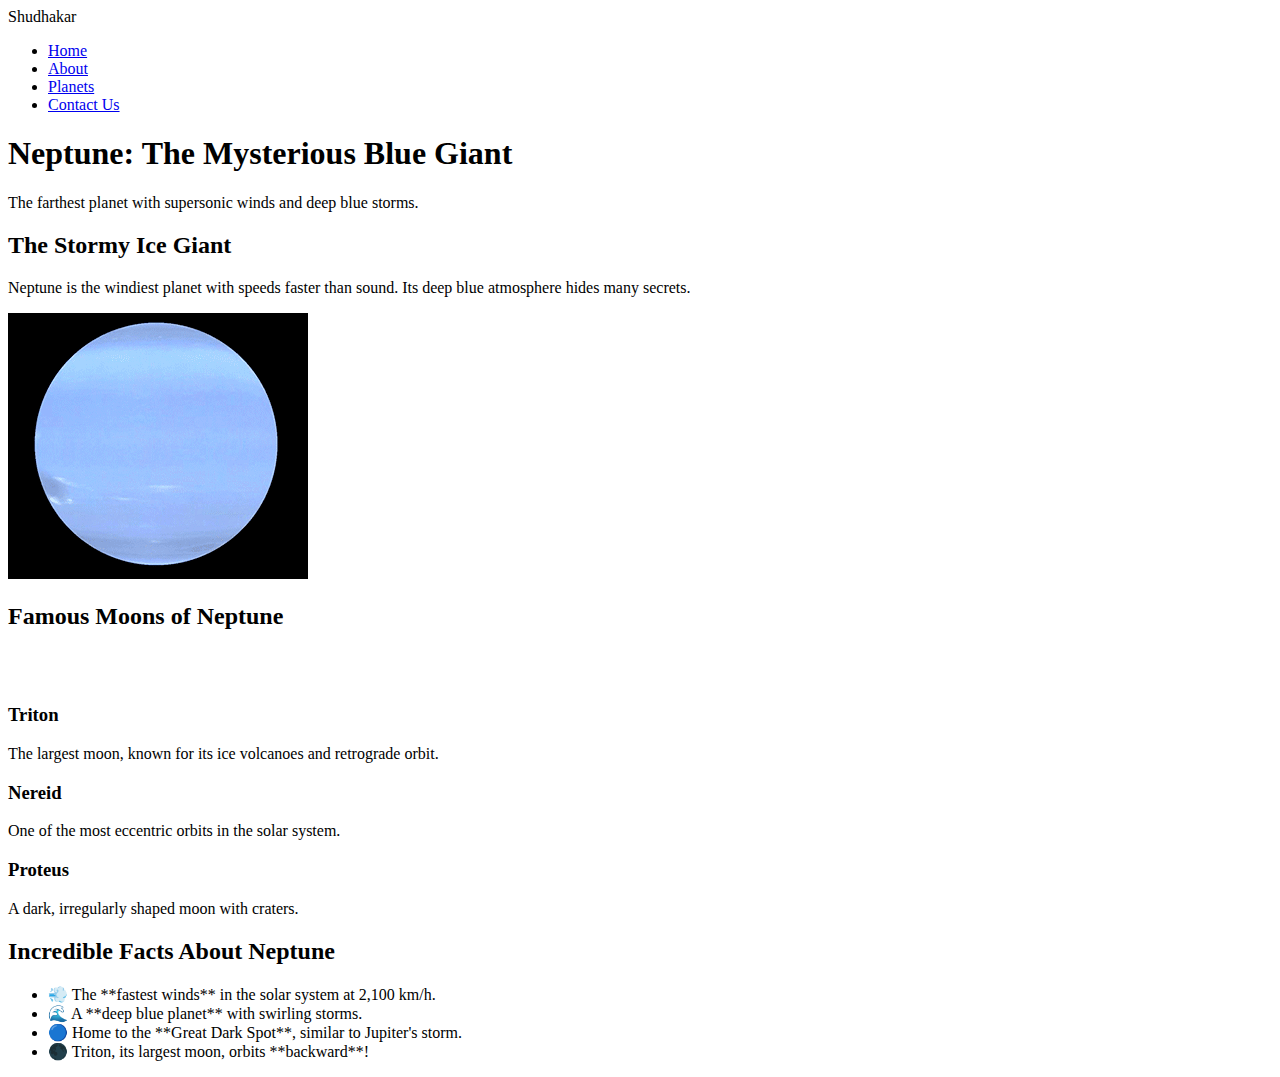
==== neptune.html @ 4512cc40 "Add files via upload" ====
<!DOCTYPE html>
<html lang="en">
<head>
    <meta charset="UTF-8">
    <meta name="viewport" content="width=device-width, initial-scale=1.0">
    <title>Neptune - The Windy Ice Giant</title>
    <link rel="stylesheet" href="style.css">
</head>
<body>
    <header>
        <div class="logo">Shudhakar</div>
        <nav>
            <ul>
                <li><a href="index.html">Home</a></li>
                <li><a href="about.html">About</a></li>
                <li><a href="solarplanets.html">Planets</a></li>
                <li><a href="contact.html">Contact Us</a></li>
            </ul>
        </nav>
    </header>

    <section class="neptune-banner">
        <h1>Neptune: The Mysterious Blue Giant</h1>
        <p>The farthest planet with supersonic winds and deep blue storms.</p>
    </section>

    <section class="neptune-content">
        <div class="neptune-text">
            <h2>The Stormy Ice Giant</h2>
            <p>Neptune is the windiest planet with speeds faster than sound. Its deep blue atmosphere hides many secrets.</p>
        </div>
        <div class="neptune-image">
            <img src="neptunep.gif" alt="Neptune">
        </div>
    </section>

    <section class="neptune-moons">
        <h2>Famous Moons of Neptune</h2><br /><br />
        <div class="moons-container">
            <div class="moon-box">
                <h3>Triton</h3>
                <p>The largest moon, known for its ice volcanoes and retrograde orbit.</p>
            </div>
            <div class="moon-box">
                <h3>Nereid</h3>
                <p>One of the most eccentric orbits in the solar system.</p>
            </div>
            <div class="moon-box">
                <h3>Proteus</h3>
                <p>A dark, irregularly shaped moon with craters.</p>
            </div>
        </div>
    </section>

    <section class="neptune-facts">
        <h2>Incredible Facts About Neptune</h2>
        <ul>
            <li>💨 The **fastest winds** in the solar system at 2,100 km/h.</li>
            <li>🌊 A **deep blue planet** with swirling storms.</li>
            <li>🔵 Home to the **Great Dark Spot**, similar to Jupiter's storm.</li>
            <li>🌑 Triton, its largest moon, orbits **backward**!</li>
        </ul>
    </section>
</body>
</html>
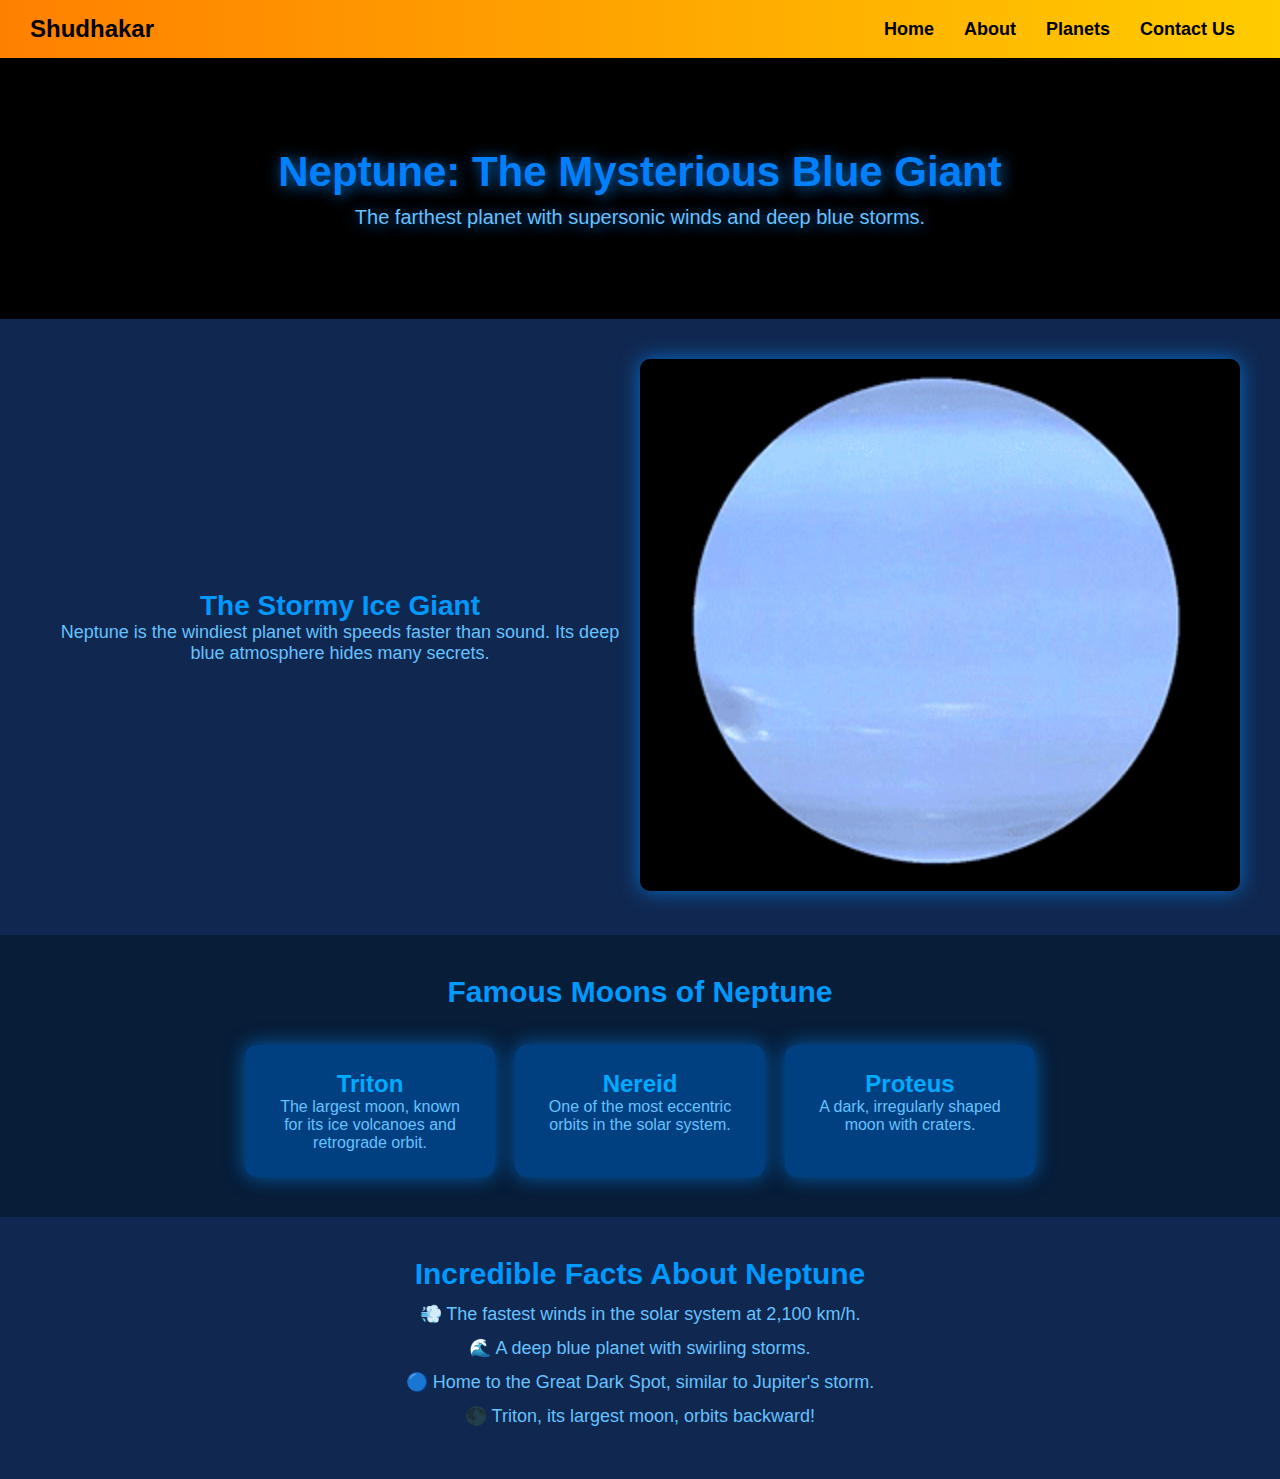
==== commit b5ee041e: "Update neptune.html" ====
--- a/neptune.html
+++ b/neptune.html
@@ -55,10 +55,10 @@
     <section class="neptune-facts">
         <h2>Incredible Facts About Neptune</h2>
         <ul>
-            <li>💨 The **fastest winds** in the solar system at 2,100 km/h.</li>
-            <li>🌊 A **deep blue planet** with swirling storms.</li>
-            <li>🔵 Home to the **Great Dark Spot**, similar to Jupiter's storm.</li>
-            <li>🌑 Triton, its largest moon, orbits **backward**!</li>
+            <li>💨 The fastest winds in the solar system at 2,100 km/h.</li>
+            <li>🌊 A deep blue planet with swirling storms.</li>
+            <li>🔵 Home to the Great Dark Spot, similar to Jupiter's storm.</li>
+            <li>🌑 Triton, its largest moon, orbits backward!</li>
         </ul>
     </section>
 </body>
--- a/style.css
+++ b/style.css
@@ -0,0 +1,1365 @@
+* {
+    margin: 0;
+    padding: 0;
+    box-sizing: border-box;
+    font-family: Arial, sans-serif;
+}
+
+body {
+    background-color: black;
+    color: white;
+    text-align: center;
+}
+
+/* Header */
+header {
+    display: flex;
+    justify-content: space-between;
+    align-items: center;
+    padding: 15px 30px;
+    background: linear-gradient(to right, #ff8000, #ffcc00);
+}
+
+.logo {
+    font-size: 24px;
+    font-weight: bold;
+    color: black;
+}
+
+nav ul {
+    list-style: none;
+    display: flex;
+}
+
+nav ul li {
+    margin: 0 15px;
+}
+
+nav ul li a {
+    text-decoration: none;
+    color: black;
+    font-size: 18px;
+    font-weight: bold;
+    transition: 0.3s;
+}
+
+nav ul li a:hover {
+    color: white;
+}
+
+/* Hero Section */
+.hero {
+    margin: 50px auto;
+    max-width: 600px;
+    padding: 20px;
+    animation: fadeIn 2s ease-in-out;
+}
+
+.hero h2 {
+    font-size: 30px;
+    margin-bottom: 10px;
+}
+
+.hero p {
+    font-size: 18px;
+    margin-bottom: 20px;
+}
+
+.btn {
+    display: inline-block;
+    padding: 10px 20px;
+    background: #ffcc00;
+    color: black;
+    box-shadow: 0px 0px 10px deepskyblue;
+    text-decoration: none;
+    font-size: 20px;
+    border-radius: 30px;
+    transition: 0.3s;
+}
+
+.btn:hover {
+    background: #ff8000;
+}
+
+/* Image */
+.image-container img {
+    width: 80%;
+    margin-top: 20px;
+    box-shadow: 0px 0px 10px deepskyblue;
+    animation: zoomIn 2s ease-in-out;
+}
+
+/* Animations */
+@keyframes fadeIn {
+    from { opacity: 0; }
+    to { opacity: 1; }
+}
+
+@keyframes zoomIn {
+    from { transform: scale(0.8); opacity: 0; }
+    to { transform: scale(1); opacity: 1; }
+}
+/* About Page Hero Section */
+.about-hero {
+    background: url('images/space-bg.jpg') no-repeat center center/cover;
+    padding: 80px 20px;
+    text-align: center;
+    color: white;
+    animation: fadeIn 2s ease-in-out;
+}
+
+.about-hero h1 {
+    font-size: 36px;
+    font-weight: bold;
+    text-shadow: 2px 2px 10px rgba(0,0,0,0.7);
+}
+
+.about-hero p {
+    font-size: 20px;
+    margin-top: 10px;
+}
+
+/* Info Sections */
+.info-section {
+    display: flex;
+    justify-content: center;
+    flex-wrap: wrap;
+    gap: 20px;
+    margin: 50px 0;
+}
+
+.info-box {
+    width: 300px;
+    background: #222;
+    padding: 20px;
+    border-radius: 10px;
+    text-align: center;
+    color: white;
+    box-shadow: 0 0 15px rgba(255,255,255,0.2);
+    transition: transform 0.3s;
+}
+
+.info-box:hover {
+    transform: scale(1.05);
+}
+
+.info-box img {
+    width: 100%;
+    border-radius: 10px;
+}
+
+.info-box h2 {
+    font-size: 24px;
+    margin: 15px 0;
+}
+
+.info-box p {
+    font-size: 16px;
+    margin-bottom: 15px;
+}
+
+.info-box .btn {
+    display: inline-block;
+    padding: 8px 15px;
+    background: #ffcc00;
+    color: black;
+    text-decoration: none;
+    font-weight: bold;
+    border-radius: 5px;
+    transition: 0.3s;
+}
+
+.info-box .btn:hover {
+    background: #ff8000;
+}
+/* Planets Page Hero Section */
+.planets-hero {
+    background: url('images/space-bg2.jpg') no-repeat center center/cover;
+    padding: 70px 20px;
+    text-align: center;
+    color: white;
+    animation: fadeIn 2s ease-in-out;
+}
+
+.planets-hero h1 {
+    font-size: 36px;
+    font-weight: bold;
+    text-shadow: 2px 2px 10px rgba(0,0,0,0.7);
+}
+
+.planets-hero p {
+    font-size: 20px;
+    margin-top: 10px;
+}
+
+/* Planets Grid */
+.planets-grid {
+    display: grid;
+    grid-template-columns: repeat(auto-fit, minmax(250px, 1fr));
+    gap: 20px;
+    padding: 40px;
+}
+
+.planet-box {
+    background: #222;
+    padding: 20px;
+    border-radius: 10px;
+    text-align: center;
+    color: white;
+    box-shadow: 0 0 15px rgba(255,255,255,0.2);
+    transition: transform 0.3s;
+}
+
+.planet-box:hover {
+    transform: scale(1.05);
+}
+
+.planet-box img {
+    width: 100%;
+    border-radius: 10px;
+}
+
+.planet-box h2 {
+    font-size: 22px;
+    margin: 15px 0;
+}
+
+.planet-box p {
+    font-size: 16px;
+    margin-bottom: 15px;
+}
+
+.planet-box .btn {
+    display: inline-block;
+    padding: 8px 15px;
+    background: #ffcc00;
+    color: black;
+    text-decoration: none;
+    font-weight: bold;
+    border-radius: 5px;
+    transition: 0.3s;
+}
+
+.planet-box .btn:hover {
+    background: #ff8000;
+}
+/* Moons Page Hero Section */
+.moons-hero {
+    background: linear-gradient(to right, #1a1a2e, #16213e);
+    padding: 70px 20px;
+    text-align: center;
+    color: white;
+    animation: fadeIn 2s ease-in-out;
+}
+
+.moons-hero h1 {
+    font-size: 36px;
+    font-weight: bold;
+    text-shadow: 2px 2px 10px rgba(0,0,0,0.7);
+}
+
+.moons-hero p {
+    font-size: 20px;
+    margin-top: 10px;
+}
+
+/* Moons List Section */
+.moons-list {
+    background: #222;
+    padding: 40px;
+    border-radius: 10px;
+    width: 80%;
+    margin: 30px auto;
+    color: white;
+    box-shadow: 0 0 15px rgba(255,255,255,0.2);
+    animation: slideUp 1.5s ease-in-out;
+}
+
+.moons-list h2 {
+    text-align: center;
+    font-size: 28px;
+    margin-bottom: 20px;
+}
+
+.moons-list ul {
+    list-style: none;
+    padding: 0;
+}
+
+.moons-list li {
+    font-size: 18px;
+    padding: 10px;
+    border-bottom: 1px solid rgba(255,255,255,0.2);
+}
+
+.moons-list li:last-child {
+    border-bottom: none;
+}
+/* Asteroids Page Hero Section */
+.asteroids-hero {
+    background: url('images/space-bg3.jpg') no-repeat center center/cover;
+    padding: 70px 20px;
+    text-align: center;
+    color: white;
+    animation: fadeIn 2s ease-in-out;
+}
+
+.asteroids-hero h1 {
+    font-size: 36px;
+    font-weight: bold;
+    text-shadow: 2px 2px 10px rgba(0,0,0,0.7);
+}
+
+.asteroids-hero p {
+    font-size: 20px;
+    margin-top: 10px;
+}
+
+/* Asteroids Info Section */
+.asteroids-info {
+    display: flex;
+    flex-wrap: wrap;
+    justify-content: center;
+    gap: 20px;
+    padding: 40px;
+}
+
+.asteroid-box {
+    background: #222;
+    padding: 20px;
+    border-radius: 10px;
+    text-align: center;
+    color: white;
+    width: 300px;
+    box-shadow: 0 0 15px rgba(255,255,255,0.2);
+    transition: transform 0.3s;
+}
+
+.asteroid-box:hover {
+    transform: scale(1.05);
+}
+
+.asteroid-box img {
+    width: 100%;
+    border-radius: 10px;
+}
+
+.asteroid-box h2 {
+    font-size: 22px;
+    margin: 15px 0;
+}
+
+.asteroid-box p {
+    font-size: 16px;
+}
+/* Mercury Page Banner */
+.mercury-banner {
+    background: url('images/mercury-bg.jpg') no-repeat center center/cover;
+    padding: 80px 20px;
+    text-align: center;
+    color: white;
+    animation: fadeIn 2s ease-in-out;
+}
+
+.mercury-banner h1 {
+    font-size: 40px;
+    font-weight: bold;
+    text-shadow: 2px 2px 10px rgba(255, 140, 0, 0.8);
+}
+
+.mercury-banner p {
+    font-size: 18px;
+    margin-top: 10px;
+}
+
+/* Mercury Content Section */
+.mercury-content {
+    display: flex;
+    align-items: center;
+    justify-content: space-between;
+    padding: 40px;
+    background: #2e2e2e;
+    color: white;
+}
+
+.mercury-text {
+    width: 50%;
+    padding: 20px;
+}
+
+.mercury-text h2 {
+    font-size: 26px;
+    color: #ffcc00;
+}
+
+.mercury-text p {
+    font-size: 18px;
+}
+
+.mercury-image {
+    width: 50%;
+}
+
+.mercury-image img {
+    width: 100%;
+    border-radius: 10px;
+    box-shadow: 0 0 15px rgba(255, 140, 0, 0.5);
+}
+
+/* Mercury Facts Section */
+.mercury-facts {
+    display: flex;
+    flex-wrap: wrap;
+    justify-content: center;
+    gap: 20px;
+    padding: 40px;
+    background: #1a1a1a;
+}
+
+.fact-box {
+    background: #3b3b3b;
+    padding: 20px;
+    border-radius: 10px;
+    text-align: center;
+    color: white;
+    width: 300px;
+    box-shadow: 0 0 15px rgba(255, 140, 0, 0.5);
+    transition: transform 0.3s;
+}
+
+.fact-box:hover {
+    transform: scale(1.05);
+}
+
+.fact-box img {
+    width: 100%;
+    border-radius: 10px;
+}
+
+.fact-box h3 {
+    font-size: 22px;
+    margin: 15px 0;
+    color: #ffcc00;
+}
+
+.fact-box p {
+    font-size: 16px;
+}
+/* Venus Page Banner */
+.venus-banner {
+    background: url('images/venus-bg.jpg') no-repeat center center/cover;
+    padding: 80px 20px;
+    text-align: center;
+    color: white;
+    animation: fadeIn 2s ease-in-out;
+}
+
+.venus-banner h1 {
+    font-size: 40px;
+    font-weight: bold;
+    text-shadow: 2px 2px 15px rgba(255, 69, 0, 0.8);
+}
+
+.venus-banner p {
+    font-size: 18px;
+    margin-top: 10px;
+}
+
+/* Venus Content Section */
+.venus-content {
+    display: flex;
+    align-items: center;
+    justify-content: space-between;
+    padding: 40px;
+    background: #5a3d2b;
+    color: white;
+}
+
+.venus-text {
+    width: 50%;
+    padding: 20px;
+}
+
+.venus-text h2 {
+    font-size: 26px;
+    color: #ffcc00;
+}
+
+.venus-text p {
+    font-size: 18px;
+}
+
+.venus-image {
+    width: 50%;
+}
+
+.venus-image img {
+    width: 100%;
+    border-radius: 10px;
+    box-shadow: 0 0 15px rgba(255, 69, 0, 0.6);
+}
+
+/* Venus Facts Section */
+.venus-facts {
+    display: flex;
+    flex-wrap: wrap;
+    justify-content: center;
+    gap: 20px;
+    padding: 40px;
+    background: #3b1f12;
+}
+
+.fact-box {
+    background: #8b4513;
+    padding: 20px;
+    border-radius: 10px;
+    text-align: center;
+    color: white;
+    width: 300px;
+    box-shadow: 0 0 15px rgba(255, 140, 0, 0.5);
+    transition: transform 0.3s;
+}
+
+.fact-box:hover {
+    transform: scale(1.05);
+}
+
+.fact-box img {
+    width: 100%;
+    border-radius: 10px;
+}
+
+.fact-box h3 {
+    font-size: 22px;
+    margin: 15px 0;
+    color: #ffcc00;
+}
+
+.fact-box p {
+    font-size: 16px;
+}
+/* Earth Page Banner */
+.earth-banner {
+    background: url('images/earth-bg.jpg') no-repeat center center/cover;
+    padding: 80px 20px;
+    text-align: center;
+    color: white;
+    animation: fadeIn 2s ease-in-out;
+}
+
+.earth-banner h1 {
+    font-size: 40px;
+    font-weight: bold;
+    text-shadow: 2px 2px 15px rgba(0, 191, 255, 0.8);
+}
+
+.earth-banner p {
+    font-size: 18px;
+    margin-top: 10px;
+}
+
+/* Earth Content Section */
+.earth-content {
+    display: flex;
+    align-items: center;
+    justify-content: space-between;
+    padding: 40px;
+    background: #2a5d67;
+    color: white;
+}
+
+.earth-text {
+    width: 50%;
+    padding: 20px;
+}
+
+.earth-text h2 {
+    font-size: 26px;
+    color: #00ffcc;
+}
+
+.earth-text p {
+    font-size: 18px;
+}
+
+.earth-image {
+    width: 50%;
+}
+
+.earth-image img {
+    width: 100%;
+    border-radius: 10px;
+    box-shadow: 0 0 15px rgba(0, 191, 255, 0.6);
+}
+
+/* Earth More Info Section */
+.earth-more-info {
+    padding: 40px;
+    text-align: center;
+    background: #004d40;
+    color: white;
+}
+
+.earth-more-info h2 {
+    font-size: 28px;
+    color: #00ffcc;
+}
+
+.earth-more-info p {
+    font-size: 18px;
+}
+
+/* Earth Facts Section */
+.earth-facts {
+    display: flex;
+    flex-wrap: wrap;
+    justify-content: center;
+    gap: 20px;
+    padding: 40px;
+    background: #1a3a3f;
+}
+
+.fact-box {
+    background: #004d40;
+    padding: 20px;
+    border-radius: 10px;
+    text-align: center;
+    color: white;
+    width: 300px;
+    box-shadow: 0 0 15px rgba(0, 191, 255, 0.5);
+    transition: transform 0.3s;
+}
+
+.fact-box:hover {
+    transform: scale(1.05);
+}
+
+.fact-box img {
+    width: 100%;
+    border-radius: 10px;
+}
+
+.fact-box h3 {
+    font-size: 22px;
+    margin: 15px 0;
+    color: #00ffcc;
+}
+
+.fact-box p {
+    font-size: 16px;
+}
+/* Mars Page Banner */
+.mars-banner {
+    background: url('images/mars-bg.jpg') no-repeat center center/cover;
+    padding: 80px 20px;
+    text-align: center;
+    color: white;
+    animation: fadeIn 2s ease-in-out;
+}
+
+.mars-banner h1 {
+    font-size: 40px;
+    font-weight: bold;
+    text-shadow: 2px 2px 15px rgba(255, 69, 0, 0.8);
+}
+
+.mars-banner p {
+    font-size: 18px;
+    margin-top: 10px;
+}
+
+/* Mars Content Section */
+.mars-content {
+    display: flex;
+    align-items: center;
+    justify-content: space-between;
+    padding: 40px;
+    background: #8b2f1a;
+    color: white;
+}
+
+.mars-text {
+    width: 50%;
+    padding: 20px;
+}
+
+.mars-text h2 {
+    font-size: 26px;
+    color: #ff4500;
+}
+
+.mars-text p {
+    font-size: 18px;
+}
+
+.mars-image {
+    width: 50%;
+}
+
+.mars-image img {
+    width: 100%;
+    border-radius: 10px;
+    box-shadow: 0 0 15px rgba(255, 69, 0, 0.6);
+}
+
+/* Mars More Info Section */
+.mars-more-info {
+    padding: 40px;
+    text-align: center;
+    background: #5a1f0f;
+    color: white;
+}
+
+.mars-more-info h2 {
+    font-size: 28px;
+    color: #ff4500;
+}
+
+.mars-more-info p {
+    font-size: 18px;
+}
+
+/* Mars Facts Section */
+.mars-facts {
+    display: flex;
+    flex-wrap: wrap;
+    justify-content: center;
+    gap: 20px;
+    padding: 40px;
+    background: #4a1a0e;
+}
+
+.fact-box {
+    background: #7a2c15;
+    padding: 20px;
+    border-radius: 10px;
+    text-align: center;
+    color: white;
+    width: 300px;
+    box-shadow: 0 0 15px rgba(255, 69, 0, 0.5);
+    transition: transform 0.3s;
+}
+
+.fact-box:hover {
+    transform: scale(1.05);
+}
+
+.fact-box img {
+    width: 100%;
+    border-radius: 10px;
+}
+
+.fact-box h3 {
+    font-size: 22px;
+    margin: 15px 0;
+    color: #ff4500;
+}
+
+.fact-box p {
+    font-size: 16px;
+}
+/* Jupiter Page Banner */
+.jupiter-banner {
+    background: url('images/jupiter-bg.jpg') no-repeat center center/cover;
+    padding: 80px 20px;
+    text-align: center;
+    color: white;
+    animation: fadeIn 2s ease-in-out;
+}
+
+.jupiter-banner h1 {
+    font-size: 40px;
+    font-weight: bold;
+    text-shadow: 2px 2px 15px rgba(255, 140, 0, 0.8);
+}
+
+.jupiter-banner p {
+    font-size: 18px;
+    margin-top: 10px;
+}
+
+/* Jupiter Content Section */
+.jupiter-content {
+    display: flex;
+    align-items: center;
+    justify-content: space-between;
+    padding: 40px;
+    background: #583c1f;
+    color: white;
+}
+
+.jupiter-text {
+    width: 50%;
+    padding: 20px;
+}
+
+.jupiter-text h2 {
+    font-size: 26px;
+    color: #ff8c00;
+}
+
+.jupiter-text p {
+    font-size: 18px;
+}
+
+.jupiter-image {
+    width: 50%;
+}
+
+.jupiter-image img {
+    width: 100%;
+    border-radius: 10px;
+    box-shadow: 0 0 15px rgba(255, 140, 0, 0.6);
+}
+
+/* Jupiter More Info Section */
+.jupiter-more-info {
+    padding: 40px;
+    text-align: center;
+    background: #402810;
+    color: white;
+}
+
+.jupiter-more-info h2 {
+    font-size: 28px;
+    color: #ff8c00;
+}
+
+.jupiter-more-info p {
+    font-size: 18px;
+}
+
+/* Jupiter Facts Section */
+.jupiter-facts {
+    display: flex;
+    flex-wrap: wrap;
+    justify-content: center;
+    gap: 20px;
+    padding: 40px;
+    background: #2e1a0e;
+}
+
+.fact-box {
+    background: #7a4a21;
+    padding: 20px;
+    border-radius: 10px;
+    text-align: center;
+    color: white;
+    width: 300px;
+    box-shadow: 0 0 15px rgba(255, 140, 0, 0.5);
+    transition: transform 0.3s;
+}
+
+.fact-box:hover {
+    transform: scale(1.05);
+}
+
+.fact-box img {
+    width: 100%;
+    border-radius: 10px;
+}
+
+.fact-box h3 {
+    font-size: 22px;
+    margin: 15px 0;
+    color: #ff8c00;
+}
+
+.fact-box p {
+    font-size: 16px;
+}
+/* Saturn Page Banner */
+.saturn-banner {
+    background: url('images/saturn-bg.jpg') no-repeat center center/cover;
+    padding: 80px 20px;
+    text-align: center;
+    color: #f5e6cc;
+    text-shadow: 2px 2px 15px rgba(255, 215, 0, 0.8);
+    animation: fadeIn 2s ease-in-out;
+}
+
+.saturn-banner h1 {
+    font-size: 40px;
+    font-weight: bold;
+    color: #ffcc00;
+}
+
+.saturn-banner p {
+    font-size: 18px;
+    margin-top: 10px;
+}
+
+/* Saturn Content Section */
+.saturn-content {
+    display: flex;
+    align-items: center;
+    justify-content: space-between;
+    padding: 40px;
+    background: #3b2f2f;
+    color: #ffd700;
+}
+
+.saturn-text {
+    width: 50%;
+    padding: 20px;
+}
+
+.saturn-text h2 {
+    font-size: 26px;
+    color: #ffcc00;
+}
+
+.saturn-text p {
+    font-size: 18px;
+}
+
+.saturn-image {
+    width: 50%;
+}
+
+.saturn-image img {
+    width: 100%;
+    border-radius: 10px;
+    box-shadow: 0 0 15px rgba(255, 215, 0, 0.6);
+}
+
+/* Saturn Moons Section */
+.saturn-moons {
+    background: #2a1e1e;
+    padding: 40px;
+    text-align: center;
+    color: #f5e6cc;
+}
+
+.saturn-moons h2 {
+    font-size: 28px;
+    color: #ffcc00;
+}
+
+.moons-container {
+    display: flex;
+    justify-content: center;
+    gap: 20px;
+    flex-wrap: wrap;
+}
+
+.moon-box {
+    background: #704214;
+    padding: 20px;
+    border-radius: 10px;
+    width: 250px;
+    box-shadow: 0 0 15px rgba(255, 215, 0, 0.5);
+    transition: transform 0.3s;
+}
+
+.moon-box:hover {
+    transform: scale(1.05);
+}
+
+.moon-box h3 {
+    font-size: 22px;
+    color: #ffcc00;
+}
+
+.moon-box p {
+    font-size: 16px;
+}
+
+/* Saturn Facts Section */
+.saturn-facts {
+    background: #4b382f;
+    padding: 40px;
+    text-align: center;
+    color: #f5e6cc;
+}
+
+.saturn-facts h2 {
+    font-size: 28px;
+    color: #ffcc00;
+}
+
+.saturn-facts ul {
+    list-style: none;
+    padding: 0;
+}
+
+.saturn-facts li {
+    font-size: 18px;
+    margin: 10px 0;
+}
+/* Uranus Page Banner */
+.uranus-banner {
+    background: url('images/uranus-bg.jpg') no-repeat center center/cover;
+    padding: 80px 20px;
+    text-align: center;
+    color: #b3e0ff;
+    text-shadow: 2px 2px 15px rgba(0, 191, 255, 0.8);
+    animation: fadeIn 2s ease-in-out;
+}
+
+.uranus-banner h1 {
+    font-size: 40px;
+    font-weight: bold;
+    color: #00bfff;
+}
+
+.uranus-banner p {
+    font-size: 18px;
+    margin-top: 10px;
+}
+
+/* Uranus Content Section */
+.uranus-content {
+    display: flex;
+    align-items: center;
+    justify-content: space-between;
+    padding: 40px;
+    background: #1b3a5b;
+    color: #b3e0ff;
+}
+
+.uranus-text {
+    width: 50%;
+    padding: 20px;
+}
+
+.uranus-text h2 {
+    font-size: 26px;
+    color: #00bfff;
+}
+
+.uranus-text p {
+    font-size: 18px;
+}
+
+.uranus-image {
+    width: 50%;
+}
+
+.uranus-image img {
+    width: 100%;
+    border-radius: 10px;
+    box-shadow: 0 0 15px rgba(0, 191, 255, 0.6);
+}
+
+/* Uranus Moons Section */
+.uranus-moons {
+    background: #102a44;
+    padding: 40px;
+    text-align: center;
+    color: #b3e0ff;
+}
+
+.uranus-moons h2 {
+    font-size: 28px;
+    color: #00bfff;
+}
+
+.moons-container {
+    display: flex;
+    justify-content: center;
+    gap: 20px;
+    flex-wrap: wrap;
+}
+
+.moon-box {
+    background: #005a9c;
+    padding: 20px;
+    border-radius: 10px;
+    width: 250px;
+    box-shadow: 0 0 15px rgba(0, 191, 255, 0.5);
+    transition: transform 0.3s;
+}
+
+.moon-box:hover {
+    transform: scale(1.05);
+}
+
+.moon-box h3 {
+    font-size: 22px;
+    color: #00bfff;
+}
+
+.moon-box p {
+    font-size: 16px;
+}
+
+/* Uranus Facts Section */
+.uranus-facts {
+    background: #1b3a5b;
+    padding: 40px;
+    text-align: center;
+    color: #b3e0ff;
+}
+
+.uranus-facts h2 {
+    font-size: 28px;
+    color: #00bfff;
+}
+
+.uranus-facts ul {
+    list-style: none;
+    padding: 0;
+}
+
+.uranus-facts li {
+    font-size: 18px;
+    margin: 10px 0;
+}
+/* Neptune Page Banner */
+.neptune-banner {
+    background: url('images/neptune-bg.jpg') no-repeat center center/cover;
+    padding: 90px 20px;
+    text-align: center;
+    color: #66c2ff;
+    text-shadow: 2px 2px 15px rgba(0, 140, 255, 0.8);
+    animation: pulse 3s infinite alternate;
+}
+
+.neptune-banner h1 {
+    font-size: 42px;
+    font-weight: bold;
+    color: #0080ff;
+}
+
+.neptune-banner p {
+    font-size: 20px;
+    margin-top: 10px;
+}
+
+/* Neptune Content Section */
+.neptune-content {
+    display: flex;
+    align-items: center;
+    justify-content: space-between;
+    padding: 40px;
+    background: #102850;
+    color: #66c2ff;
+}
+
+.neptune-text {
+    width: 50%;
+    padding: 20px;
+}
+
+.neptune-text h2 {
+    font-size: 28px;
+    color: #0099ff;
+}
+
+.neptune-text p {
+    font-size: 18px;
+}
+
+.neptune-image {
+    width: 50%;
+}
+
+.neptune-image img {
+    width: 100%;
+    border-radius: 10px;
+    box-shadow: 0 0 20px rgba(0, 140, 255, 0.7);
+}
+
+/* Neptune Moons Section */
+.neptune-moons {
+    background: #071d38;
+    padding: 40px;
+    text-align: center;
+    color: #66c2ff;
+}
+
+.neptune-moons h2 {
+    font-size: 30px;
+    color: #0099ff;
+}
+
+.moons-container {
+    display: flex;
+    justify-content: center;
+    gap: 20px;
+    flex-wrap: wrap;
+}
+
+.moon-box {
+    background: #004080;
+    padding: 25px;
+    border-radius: 12px;
+    width: 250px;
+    box-shadow: 0 0 20px rgba(0, 140, 255, 0.6);
+    transition: transform 0.4s;
+}
+
+.moon-box:hover {
+    transform: rotateY(10deg) scale(1.05);
+}
+
+.moon-box h3 {
+    font-size: 24px;
+    color: #00aaff;
+}
+
+.moon-box p {
+    font-size: 16px;
+}
+
+/* Neptune Facts Section */
+.neptune-facts {
+    background: #102850;
+    padding: 40px;
+    text-align: center;
+    color: #66c2ff;
+}
+
+.neptune-facts h2 {
+    font-size: 30px;
+    color: #0099ff;
+}
+
+.neptune-facts ul {
+    list-style: none;
+    padding: 0;
+}
+
+.neptune-facts li {
+    font-size: 18px;
+    margin: 12px 0;
+}
+
+/* Animation */
+@keyframes pulse {
+    0% { transform: scale(1); }
+    100% { transform: scale(1.02); }
+}
+/* About Page Banner */
+.about-banner {
+    background: url('images/space-banner.jpg') no-repeat center center/cover;
+    padding: 80px 20px;
+    text-align: center;
+    color: #fff;
+    text-shadow: 2px 2px 10px rgba(0, 0, 0, 0.7);
+}
+
+/* Creator Section */
+.creator-info {
+    display: flex;
+    align-items: center;
+    justify-content: space-between;
+    padding: 40px;
+    background: #151d2e;
+    color: #fff;
+}
+
+.creator-text {
+    width: 55%;
+    padding: 20px;
+}
+
+.creator-text h2 {
+    font-size: 28px;
+    color: #00aaff;
+}
+
+.creator-image {
+    width: 40%;
+}
+
+.creator-image img {
+    width: 100%;
+    border-radius: 10px;
+    box-shadow: 0 0 20px rgba(0, 140, 255, 0.7);
+}
+
+/* Website Info */
+.website-info {
+    background: #0c1424;
+    padding: 40px;
+    text-align: center;
+    color: #66c2ff;
+}
+
+.website-info h2 {
+    font-size: 30px;
+    color: #0099ff;
+}
+
+/* Explore Links */
+.explore-links {
+    background: #102850;
+    padding: 40px;
+    text-align: center;
+    color: #66c2ff;
+}
+
+.explore-links h2 {
+    font-size: 30px;
+    color: #0099ff;
+}
+
+.explore-btn {
+    display: inline-block;
+    background: #0080ff;
+    color: white;
+    padding: 12px 20px;
+    margin: 10px;
+    border-radius: 8px;
+    text-decoration: none;
+    font-size: 18px;
+    transition: 0.3s;
+}
+
+.explore-btn:hover {
+    background: #0057b3;
+    transform: scale(1.1);
+}
+/* Contact Page Unique Design */
+.contact-container {
+    background: url('images/contact-bg.jpg') no-repeat center center/cover;
+    padding: 80px 20px;
+    text-align: center;
+    color: #fff;
+}
+
+.contact-container h1 {
+    font-size: 32px;
+    margin-bottom: 10px;
+}
+
+.contact-container p {
+    font-size: 18px;
+    margin-bottom: 20px;
+}
+
+.contact-form {
+    background: rgba(0, 0, 0, 0.7);
+    padding: 20px;
+    max-width: 400px;
+    margin: 0 auto;
+    border-radius: 8px;
+}
+
+.contact-form input, 
+.contact-form textarea {
+    width: 100%;
+    padding: 10px;
+    margin: 10px 0;
+    border: none;
+    border-radius: 5px;
+}
+
+.contact-form button {
+    width: 100%;
+    padding: 10px;
+    background: #00aaff;
+    color: white;
+    border: none;
+    font-size: 18px;
+    cursor: pointer;
+    border-radius: 5px;
+    transition: 0.3s;
+}
+
+.contact-form button:hover {
+    background: #0080ff;
+    transform: scale(1.05);
+}
